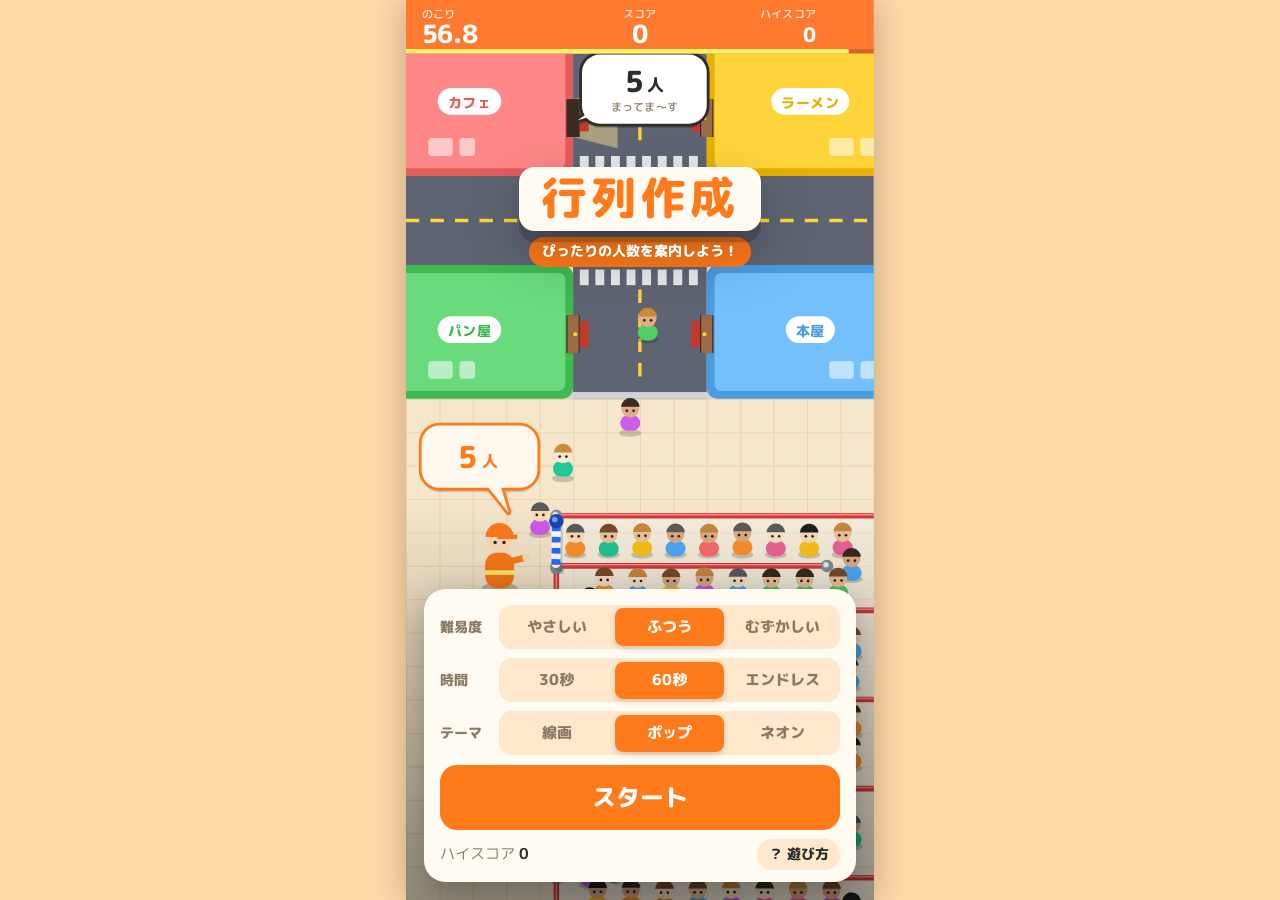
==== index.html @ 731b5d0f "feat: タイトル画面とゲームモード（難易度・時間・テーマ）を追加 - 難易度3段階（要求人数・送り出し速度・得点倍率・リール速度） - 時間 30秒/60秒/エンドレス（ライフ3） - 背景に選択" ====
<!doctype html>
<html lang="ja">
<head>
<meta charset="utf-8">
<meta name="viewport" content="width=device-width,initial-scale=1,maximum-scale=1,user-scalable=no,viewport-fit=cover">
<meta name="description" content="お店が欲しい人数ぴったりを、ゲートの開け閉めだけで案内するゲーム">
<title>行列作成</title>
<link rel="preconnect" href="https://fonts.googleapis.com">
<link rel="preconnect" href="https://fonts.gstatic.com" crossorigin>
<link href="https://fonts.googleapis.com/css2?family=M+PLUS+Rounded+1c:wght@500;800&display=swap" rel="stylesheet">
<link rel="stylesheet" href="style.css">
</head>
<body>
<div id="stage">
  <div id="game" data-theme="pop" class="in-title">
    <canvas id="cv"></canvas>

    <button id="gateBtn" type="button" aria-label="ゲートの開け閉め切り替え">
      <span class="l1">開ける</span>
      <span class="l2">開け閉め切り替え</span>
    </button>
    <button id="pauseBtn" type="button" aria-label="一時停止">
      <svg viewBox="0 0 24 24" aria-hidden="true"><rect x="6" y="5" width="4" height="14" rx="1.2"/><rect x="14" y="5" width="4" height="14" rx="1.2"/></svg>
    </button>

    <!-- タイトル -->
    <div id="title" class="overlay title">
      <div class="logo">
        <h1>行列作成</h1>
        <p>ぴったりの人数を案内しよう！</p>
      </div>
      <div class="panel menu">
        <div class="opt" data-key="diff">
          <span class="tl">難易度</span>
          <div class="seg">
            <button type="button" data-v="easy">やさしい</button>
            <button type="button" data-v="normal">ふつう</button>
            <button type="button" data-v="hard">むずかしい</button>
          </div>
        </div>
        <div class="opt" data-key="time">
          <span class="tl">時間</span>
          <div class="seg">
            <button type="button" data-v="30">30秒</button>
            <button type="button" data-v="60">60秒</button>
            <button type="button" data-v="endless">エンドレス</button>
          </div>
        </div>
        <div class="opt" data-key="theme">
          <span class="tl">テーマ</span>
          <div class="seg">
            <button type="button" data-v="simple">線画</button>
            <button type="button" data-v="pop">ポップ</button>
            <button type="button" data-v="neon">ネオン</button>
          </div>
        </div>
        <button id="startBtn" type="button" class="big">スタート</button>
        <div class="foot">
          <span class="hi">ハイスコア <b id="hiTitle">0</b></span>
          <button id="helpBtn" type="button" class="help">？ 遊び方</button>
        </div>
      </div>
    </div>

    <!-- 遊び方 -->
    <div id="help" class="overlay center hidden">
      <div class="panel">
        <h2>遊び方</h2>
        <p class="lead">お店が「○人くださ〜い」と言ったら、ゲートを開け閉めして<b>ぴったりの人数</b>を案内しよう！</p>
        <ul class="rules">
          <li>ボタン（PCはスペースキー）でゲートを開け閉め</li>
          <li>開けている間、だんだん速く人が出ていく</li>
          <li>閉めた時点で、その集団の人数が決まる</li>
          <li>店に着いたとき、ぴったりなら成功・違えばミス</li>
          <li>連続で成功するとコンボボーナス</li>
          <li>エンドレスはミス3回で終了</li>
        </ul>
        <button id="helpClose" type="button" class="big">とじる</button>
      </div>
    </div>

    <!-- 一時停止 -->
    <div id="pause" class="overlay center hidden">
      <div class="panel">
        <h2>一時停止</h2>
        <button id="resumeBtn" type="button" class="big">再開</button>
        <button id="quitBtn" type="button" class="sub">タイトルへ</button>
      </div>
    </div>

    <!-- 結果 -->
    <div id="result" class="overlay hidden">
      <div class="panel">
        <h2>しゅうりょう！</h2>
        <p id="rMode" class="mode">ふつう・60秒</p>
        <div class="score"><span id="rScore">0</span><small>点</small></div>
        <p id="rNew" class="new hidden">ハイスコア更新！</p>
        <dl class="stats">
          <div><dt>案内成功</dt><dd id="rOk">0回</dd></div>
          <div><dt>案内人数</dt><dd id="rPeople">0人</dd></div>
          <div><dt>ミス</dt><dd id="rMiss">0回</dd></div>
          <div><dt>最大コンボ</dt><dd id="rCombo">0</dd></div>
        </dl>
        <button id="retryBtn" type="button" class="big">もう一度</button>
        <button id="toTitleBtn" type="button" class="sub">タイトルへ</button>
      </div>
    </div>
  </div>
</div>
<script src="game.js"></script>
</body>
</html>
---- style.css ----
* { box-sizing: border-box; margin: 0; padding: 0; }

html, body {
  height: 100%;
  overflow: hidden;
  overscroll-behavior: none;
  touch-action: manipulation;
  -webkit-user-select: none;
  user-select: none;
  -webkit-tap-highlight-color: transparent;
  background: #ffd9a8;
  font-family: "M PLUS Rounded 1c", "Hiragino Maru Gothic ProN", "Yu Gothic UI", "Meiryo", sans-serif;
  transition: background .3s;
}

#stage {
  position: fixed;
  inset: 0;
  display: flex;
  align-items: center;
  justify-content: center;
}

#game {
  --s: 1;
  /* theme tokens (pop default) */
  --panel: #fffaf2;
  --ink: #2d2d2d;
  --sub: #8a7a66;
  --accent: #ff7a1a;
  --accentInk: #fff;
  --chip: #ffe8cc;
  position: relative;
  width: calc(420px * var(--s));
  height: calc(808px * var(--s));
  font-size: calc(16px * var(--s));
  overflow: hidden;
  box-shadow: 0 0 calc(30px * var(--s)) rgba(0,0,0,.25);
}
#game[data-theme="simple"] {
  --panel: #ffffff; --ink: #111; --sub: #777; --accent: #e5332a; --accentInk: #fff; --chip: #f1f1f1;
}
#game[data-theme="neon"] {
  --panel: #0e1230; --ink: #eaf2ff; --sub: #7c88b8; --accent: #ff4fd8; --accentInk: #fff; --chip: #1a2050;
}

#cv { position: absolute; inset: 0; width: 100%; height: 100%; display: block; }

/* ---------- gate button ---------- */
#gateBtn {
  position: absolute;
  left: calc(8px * var(--s));
  top: calc(604px * var(--s));
  width: calc(118px * var(--s));
  height: calc(112px * var(--s));
  border-radius: .8em;
  font: inherit;
  cursor: pointer;
  display: flex;
  flex-direction: column;
  align-items: center;
  justify-content: center;
  gap: .25em;
  touch-action: manipulation;
  transition: transform .06s, background .12s, box-shadow .12s;
}
#gateBtn .l1 { font-size: 1.55em; font-weight: 800; line-height: 1; }
#gateBtn .l2 { font-size: .62em; font-weight: 500; opacity: .8; }
#gateBtn:active { transform: translateY(2px) scale(.98); }
#gateBtn:disabled { opacity: .5; }

#game[data-theme="pop"] #gateBtn {
  background: #ff7a1a; color: #fff; border: none;
  box-shadow: 0 .35em 0 #c4550a, 0 .5em .8em rgba(0,0,0,.2);
}
#game[data-theme="pop"] #gateBtn.open { background: #2f6bff; box-shadow: 0 .35em 0 #1c46b8, 0 .5em .8em rgba(0,0,0,.2); }

#game[data-theme="simple"] #gateBtn {
  background: #fff; color: #111; border: 3px solid #e5332a;
}
#game[data-theme="simple"] #gateBtn.open { background: #e5332a; color: #fff; }

#game[data-theme="neon"] #gateBtn {
  background: #10142e; color: #ff9a3d; border: 2px solid #ff9a3d;
  box-shadow: 0 0 .8em rgba(255,154,61,.6), inset 0 0 .6em rgba(255,154,61,.3);
}
#game[data-theme="neon"] #gateBtn.open {
  color: #3df2ff; border-color: #3df2ff;
  box-shadow: 0 0 1.1em rgba(61,242,255,.8), inset 0 0 .8em rgba(61,242,255,.4);
}

/* ---------- overlays ---------- */
.overlay {
  position: absolute;
  inset: 0;
  display: flex;
  align-items: flex-end;
  justify-content: center;
  padding: 1em 1em 1.4em;
  background: linear-gradient(to bottom, rgba(0,0,0,0) 20%, rgba(0,0,0,.45));
}
.overlay.hidden { display: none; }
.panel {
  width: 100%;
  background: var(--panel);
  color: var(--ink);
  border-radius: 1.2em;
  padding: 1.3em 1.2em 1.1em;
  text-align: center;
  box-shadow: 0 .6em 2em rgba(0,0,0,.3);
}
#game[data-theme="neon"] .panel { border: 1px solid #3df2ff55; box-shadow: 0 0 2em rgba(61,242,255,.25); }
#game[data-theme="simple"] .panel { border: 3px solid #111; box-shadow: none; }

.panel h1 { font-size: 2.3em; font-weight: 800; color: var(--accent); letter-spacing: .08em; }
.panel h2 { font-size: 1.7em; font-weight: 800; color: var(--accent); }
.lead { margin-top: .5em; font-size: .95em; line-height: 1.55; }
.lead b { color: var(--accent); }
.rules { list-style: none; margin: .8em 0 0; font-size: .8em; color: var(--sub); line-height: 1.7; }
.rules li::before { content: "・"; }

/* ---------- title ---------- */
.overlay.title {
  flex-direction: column;
  justify-content: space-between;
  align-items: stretch;
  padding: calc(150px * var(--s)) 1em 1em;
  background: linear-gradient(to bottom, rgba(0,0,0,0) 55%, rgba(0,0,0,.4));
}
.overlay.center { align-items: center; background: rgba(0,0,0,.5); }
.logo { text-align: center; }
.logo h1 {
  display: inline-block;
  font-size: 2.5em; font-weight: 800; letter-spacing: .1em; line-height: 1.15;
  padding: .12em .5em .16em;
  border-radius: .35em;
  color: var(--accent);
  background: var(--panel);
  box-shadow: 0 .25em 0 rgba(0,0,0,.18), 0 .5em 1.2em rgba(0,0,0,.25);
}
.logo p {
  display: block; width: fit-content; margin: .45em auto 0;
  font-size: .8em; font-weight: 800;
  padding: .3em .9em; border-radius: 2em;
  background: var(--accent); color: var(--accentInk);
}
#game[data-theme="simple"] .logo h1 { border: 3px solid #111; box-shadow: none; color: #111; }
#game[data-theme="simple"] .logo h1::first-letter { color: #e5332a; }
#game[data-theme="neon"] .logo h1 {
  background: rgba(14,18,48,.85); color: #ff4fd8; border: 2px solid #ff4fd8;
  text-shadow: 0 0 .3em #ff4fd8; box-shadow: 0 0 1.2em rgba(255,79,216,.5);
}

.menu { padding: .9em .9em .7em; }
.opt { display: flex; align-items: center; gap: .5em; margin-bottom: .5em; }
.opt .tl { flex: 0 0 3.6em; text-align: left; font-size: .78em; font-weight: 800; color: var(--sub); }
.seg { flex: 1; display: flex; background: var(--chip); border-radius: .7em; padding: .2em; gap: .2em; }
.seg button {
  flex: 1; font: inherit; font-size: .85em; font-weight: 800;
  padding: .5em .2em; border: none; border-radius: .55em; cursor: pointer;
  background: transparent; color: var(--sub);
}
.seg button.on { background: var(--accent); color: var(--accentInk); box-shadow: 0 .15em .4em rgba(0,0,0,.18); }
#game[data-theme="neon"] .seg button.on { box-shadow: 0 0 .7em rgba(255,79,216,.7); }
.menu .big { margin-top: .4em; }
.foot { display: flex; justify-content: space-between; align-items: center; margin-top: .5em; }
.foot .hi { margin: 0; font-size: .82em; color: var(--sub); }
.foot .hi b { color: var(--ink); }
.help {
  font: inherit; font-size: .8em; font-weight: 800; cursor: pointer;
  padding: .35em .8em; border-radius: 2em; border: none;
  background: var(--chip); color: var(--ink);
}
.mode { margin-top: .2em; font-size: .85em; font-weight: 800; color: var(--sub); }

/* ---------- pause button ---------- */
#pauseBtn {
  position: absolute;
  right: calc(6px * var(--s));
  top: calc(7px * var(--s));
  width: calc(34px * var(--s));
  height: calc(34px * var(--s));
  border-radius: 50%;
  border: none;
  cursor: pointer;
  display: flex; align-items: center; justify-content: center;
  background: rgba(0,0,0,.18);
}
#pauseBtn svg { width: 60%; height: 60%; fill: #fff; }
#game[data-theme="simple"] #pauseBtn { background: #eee; }
#game[data-theme="simple"] #pauseBtn svg { fill: #111; }
#game[data-theme="neon"] #pauseBtn { background: #1b2140; }
#game[data-theme="neon"] #pauseBtn svg { fill: #3df2ff; }
#game.in-title #pauseBtn, #game.in-title #gateBtn { visibility: hidden; }

button.big {
  display: block; width: 100%; margin-top: 1em;
  font: inherit; font-size: 1.35em; font-weight: 800;
  padding: .6em; border: none; border-radius: .7em; cursor: pointer;
  background: var(--accent); color: var(--accentInk);
}
#game[data-theme="neon"] button.big { box-shadow: 0 0 1em rgba(255,79,216,.6); }
button.sub {
  display: block; width: 100%; margin-top: .5em;
  font: inherit; font-size: .9em; font-weight: 500;
  padding: .5em; border: none; background: transparent; color: var(--sub); cursor: pointer;
}
.hi { margin-top: .8em; font-size: .85em; color: var(--sub); }
.hi span { font-weight: 800; color: var(--ink); }
.hint { margin-top: .2em; font-size: .7em; color: var(--sub); }

.score { margin-top: .3em; font-size: 3.2em; font-weight: 800; line-height: 1.1; }
.score small { font-size: .4em; margin-left: .15em; }
.new { color: var(--accent); font-weight: 800; font-size: .95em; }
.new.hidden { display: none; }
.stats { margin-top: .8em; display: grid; grid-template-columns: 1fr 1fr; gap: .5em; }
.stats div { background: var(--chip); border-radius: .6em; padding: .5em; }
.stats dt { font-size: .72em; color: var(--sub); }
.stats dd { font-size: 1.25em; font-weight: 800; }
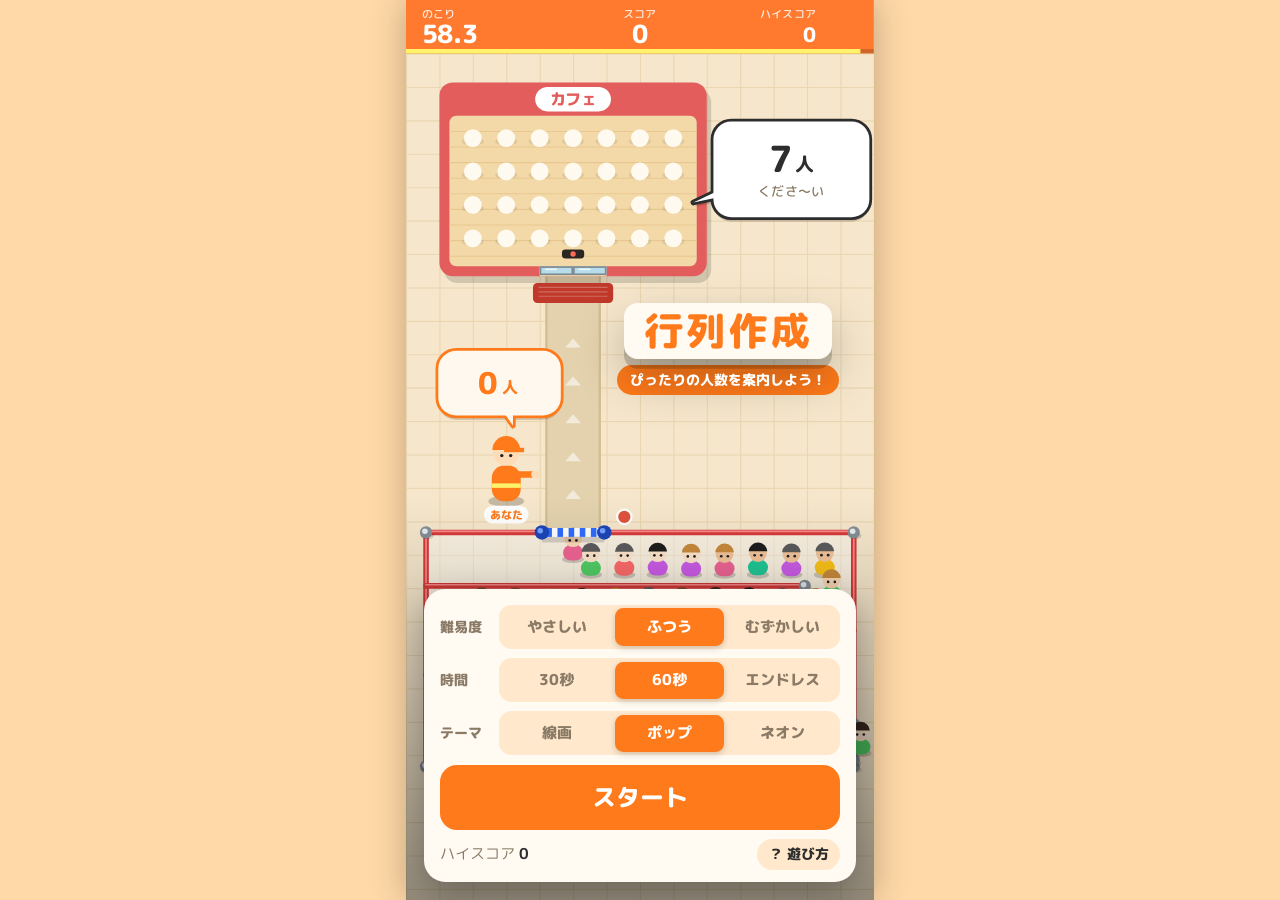
==== commit 603768d1: "fix: GitHub Pages で更新がすぐ反映されるように読み込み処理を追加 ページを開くたびにHTML・CSS・JSの更新をサーバーに確認し、 古いキャッシュが使われていれば最新版を読み込む " ====
--- a/index.html
+++ b/index.html
@@ -8,7 +8,8 @@
 <link rel="preconnect" href="https://fonts.googleapis.com">
 <link rel="preconnect" href="https://fonts.gstatic.com" crossorigin>
 <link href="https://fonts.googleapis.com/css2?family=M+PLUS+Rounded+1c:wght@500;800&display=swap" rel="stylesheet">
-<link rel="stylesheet" href="style.css">
+<!-- style.css は下の読み込み処理で入れる。読み込み終わるまで画面を隠しておく -->
+<style id="boot">#stage{visibility:hidden}</style>
 </head>
 <body>
 <div id="stage">
@@ -107,6 +108,57 @@
     </div>
   </div>
 </div>
-<script src="game.js"></script>
+<script>
+// ---- 読み込み処理 ----
+// GitHub Pages はファイルを最大10分ブラウザにキャッシュさせるため、プッシュしても古い版が出ることがある。
+// ここでは毎回サーバーに「更新があるか」を確認してから読み込むので、公開が終わればすぐ新しい版になる。
+// （更新がなければサーバーは「変更なし」と返すだけなので、通信量はほとんど増えない）
+(async () => {
+  const get = async (url, cache) => {
+    const r = await fetch(url, { cache });
+    if (!r.ok) throw new Error(`${url}: ${r.status}`);
+    return r.text();
+  };
+  const ss = {
+    get(k) { try { return sessionStorage.getItem(k); } catch { return null; } },
+    set(k, v) { try { sessionStorage.setItem(k, v); } catch { /* ignore */ } },
+    del(k) { try { sessionStorage.removeItem(k); } catch { /* ignore */ } },
+  };
+  const showPage = () => { const b = document.getElementById('boot'); if (b) b.remove(); };
+
+  // 1) このページ（HTML）自体が古いキャッシュなら、新しい版で1回だけ読み直す
+  try {
+    const cached = await get(location.href, 'force-cache');   // 今表示しているもの
+    const fresh = await get(location.href, 'no-cache');       // サーバーに確認した最新のもの（キャッシュも更新される）
+    if (cached !== fresh && !ss.get('pageReloaded')) {
+      ss.set('pageReloaded', '1');
+      location.reload();
+      return;
+    }
+  } catch { /* 確認できなければそのまま進む */ }
+  ss.del('pageReloaded');
+
+  // 2) CSS と JS も最新かどうかサーバーに確認して読み込む
+  try {
+    const [css, js] = await Promise.all([get('style.css', 'no-cache'), get('game.js', 'no-cache')]);
+    const style = document.createElement('style');
+    style.textContent = css;
+    document.head.appendChild(style);
+    showPage();
+    const script = document.createElement('script');
+    script.textContent = js + '\n//# sourceURL=game.js';
+    document.body.appendChild(script);
+  } catch {
+    // fetch が使えない環境（ファイルを直接開いた場合など）は普通に読み込む
+    const link = document.createElement('link');
+    link.rel = 'stylesheet'; link.href = 'style.css';
+    link.onload = showPage; link.onerror = showPage;
+    document.head.appendChild(link);
+    const script = document.createElement('script');
+    script.src = 'game.js';
+    document.body.appendChild(script);
+  }
+})();
+</script>
 </body>
 </html>
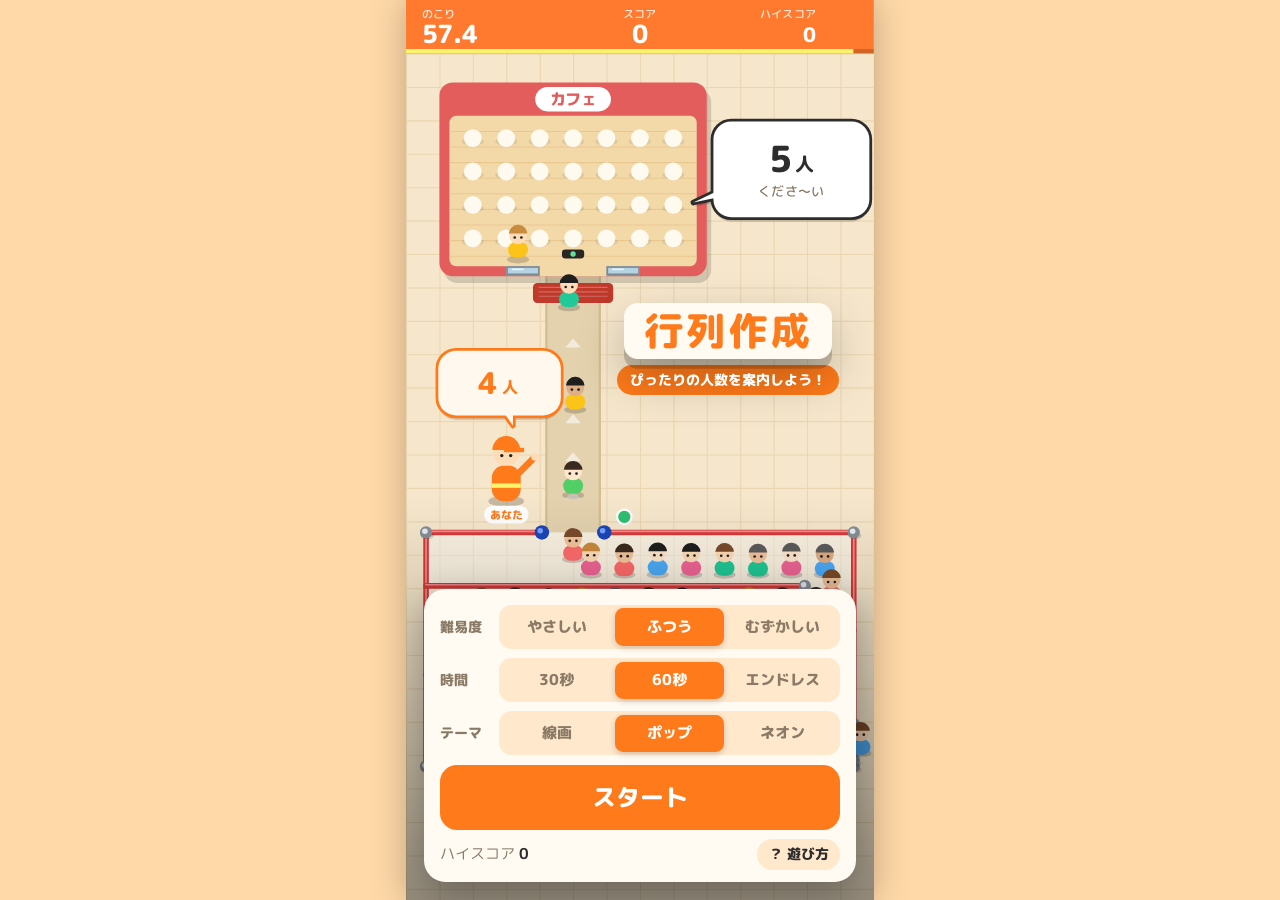
==== commit 44cbd1f4: "merge: 都築バージョンをマージ" ====
--- a/index.html
+++ b/index.html
@@ -8,8 +8,7 @@
 <link rel="preconnect" href="https://fonts.googleapis.com">
 <link rel="preconnect" href="https://fonts.gstatic.com" crossorigin>
 <link href="https://fonts.googleapis.com/css2?family=M+PLUS+Rounded+1c:wght@500;800&display=swap" rel="stylesheet">
-<!-- style.css は下の読み込み処理で入れる。読み込み終わるまで画面を隠しておく -->
-<style id="boot">#stage{visibility:hidden}</style>
+<link rel="stylesheet" href="style.css">
 </head>
 <body>
 <div id="stage">
@@ -108,57 +107,6 @@
     </div>
   </div>
 </div>
-<script>
-// ---- 読み込み処理 ----
-// GitHub Pages はファイルを最大10分ブラウザにキャッシュさせるため、プッシュしても古い版が出ることがある。
-// ここでは毎回サーバーに「更新があるか」を確認してから読み込むので、公開が終わればすぐ新しい版になる。
-// （更新がなければサーバーは「変更なし」と返すだけなので、通信量はほとんど増えない）
-(async () => {
-  const get = async (url, cache) => {
-    const r = await fetch(url, { cache });
-    if (!r.ok) throw new Error(`${url}: ${r.status}`);
-    return r.text();
-  };
-  const ss = {
-    get(k) { try { return sessionStorage.getItem(k); } catch { return null; } },
-    set(k, v) { try { sessionStorage.setItem(k, v); } catch { /* ignore */ } },
-    del(k) { try { sessionStorage.removeItem(k); } catch { /* ignore */ } },
-  };
-  const showPage = () => { const b = document.getElementById('boot'); if (b) b.remove(); };
-
-  // 1) このページ（HTML）自体が古いキャッシュなら、新しい版で1回だけ読み直す
-  try {
-    const cached = await get(location.href, 'force-cache');   // 今表示しているもの
-    const fresh = await get(location.href, 'no-cache');       // サーバーに確認した最新のもの（キャッシュも更新される）
-    if (cached !== fresh && !ss.get('pageReloaded')) {
-      ss.set('pageReloaded', '1');
-      location.reload();
-      return;
-    }
-  } catch { /* 確認できなければそのまま進む */ }
-  ss.del('pageReloaded');
-
-  // 2) CSS と JS も最新かどうかサーバーに確認して読み込む
-  try {
-    const [css, js] = await Promise.all([get('style.css', 'no-cache'), get('game.js', 'no-cache')]);
-    const style = document.createElement('style');
-    style.textContent = css;
-    document.head.appendChild(style);
-    showPage();
-    const script = document.createElement('script');
-    script.textContent = js + '\n//# sourceURL=game.js';
-    document.body.appendChild(script);
-  } catch {
-    // fetch が使えない環境（ファイルを直接開いた場合など）は普通に読み込む
-    const link = document.createElement('link');
-    link.rel = 'stylesheet'; link.href = 'style.css';
-    link.onload = showPage; link.onerror = showPage;
-    document.head.appendChild(link);
-    const script = document.createElement('script');
-    script.src = 'game.js';
-    document.body.appendChild(script);
-  }
-})();
-</script>
+<script src="game.js"></script>
 </body>
 </html>
--- a/style.css
+++ b/style.css
@@ -0,0 +1,220 @@
+* { box-sizing: border-box; margin: 0; padding: 0; }
+
+html, body {
+  height: 100%;
+  overflow: hidden;
+  overscroll-behavior: none;
+  touch-action: manipulation;
+  -webkit-user-select: none;
+  user-select: none;
+  -webkit-tap-highlight-color: transparent;
+  background: #ffd9a8;
+  font-family: "M PLUS Rounded 1c", "Hiragino Maru Gothic ProN", "Yu Gothic UI", "Meiryo", sans-serif;
+  transition: background .3s;
+}
+
+#stage {
+  position: fixed;
+  inset: 0;
+  display: flex;
+  align-items: center;
+  justify-content: center;
+}
+
+#game {
+  --s: 1;
+  /* theme tokens (pop default) */
+  --panel: #fffaf2;
+  --ink: #2d2d2d;
+  --sub: #8a7a66;
+  --accent: #ff7a1a;
+  --accentInk: #fff;
+  --chip: #ffe8cc;
+  position: relative;
+  width: calc(420px * var(--s));
+  height: calc(808px * var(--s));
+  font-size: calc(16px * var(--s));
+  overflow: hidden;
+  box-shadow: 0 0 calc(30px * var(--s)) rgba(0,0,0,.25);
+}
+#game[data-theme="simple"] {
+  --panel: #ffffff; --ink: #111; --sub: #777; --accent: #e5332a; --accentInk: #fff; --chip: #f1f1f1;
+}
+#game[data-theme="neon"] {
+  --panel: #0e1230; --ink: #eaf2ff; --sub: #7c88b8; --accent: #ff4fd8; --accentInk: #fff; --chip: #1a2050;
+}
+
+#cv { position: absolute; inset: 0; width: 100%; height: 100%; display: block; }
+
+/* ---------- gate button ---------- */
+#gateBtn {
+  position: absolute;
+  left: calc(18px * var(--s));
+  top: calc(708px * var(--s));
+  width: calc(384px * var(--s));
+  height: calc(88px * var(--s));
+  border-radius: .8em;
+  font: inherit;
+  cursor: pointer;
+  display: flex;
+  flex-direction: column;
+  align-items: center;
+  justify-content: center;
+  gap: .25em;
+  touch-action: manipulation;
+  transition: transform .06s, background .12s, box-shadow .12s;
+}
+#gateBtn .l1 { font-size: 1.55em; font-weight: 800; line-height: 1; }
+#gateBtn .l2 { font-size: .62em; font-weight: 500; opacity: .8; }
+#gateBtn:active { transform: translateY(2px) scale(.98); }
+#gateBtn:disabled { opacity: .5; }
+
+#game[data-theme="pop"] #gateBtn {
+  background: #ff7a1a; color: #fff; border: none;
+  box-shadow: 0 .35em 0 #c4550a, 0 .5em .8em rgba(0,0,0,.2);
+}
+#game[data-theme="pop"] #gateBtn.open { background: #2f6bff; box-shadow: 0 .35em 0 #1c46b8, 0 .5em .8em rgba(0,0,0,.2); }
+
+#game[data-theme="simple"] #gateBtn {
+  background: #fff; color: #111; border: 3px solid #e5332a;
+}
+#game[data-theme="simple"] #gateBtn.open { background: #e5332a; color: #fff; }
+
+#game[data-theme="neon"] #gateBtn {
+  background: #10142e; color: #ff9a3d; border: 2px solid #ff9a3d;
+  box-shadow: 0 0 .8em rgba(255,154,61,.6), inset 0 0 .6em rgba(255,154,61,.3);
+}
+#game[data-theme="neon"] #gateBtn.open {
+  color: #3df2ff; border-color: #3df2ff;
+  box-shadow: 0 0 1.1em rgba(61,242,255,.8), inset 0 0 .8em rgba(61,242,255,.4);
+}
+
+/* ---------- overlays ---------- */
+.overlay {
+  position: absolute;
+  inset: 0;
+  display: flex;
+  align-items: flex-end;
+  justify-content: center;
+  padding: 1em 1em 1.4em;
+  background: linear-gradient(to bottom, rgba(0,0,0,0) 20%, rgba(0,0,0,.45));
+}
+.overlay.hidden { display: none; }
+.panel {
+  width: 100%;
+  background: var(--panel);
+  color: var(--ink);
+  border-radius: 1.2em;
+  padding: 1.3em 1.2em 1.1em;
+  text-align: center;
+  box-shadow: 0 .6em 2em rgba(0,0,0,.3);
+}
+#game[data-theme="neon"] .panel { border: 1px solid #3df2ff55; box-shadow: 0 0 2em rgba(61,242,255,.25); }
+#game[data-theme="simple"] .panel { border: 3px solid #111; box-shadow: none; }
+
+.panel h1 { font-size: 2.3em; font-weight: 800; color: var(--accent); letter-spacing: .08em; }
+.panel h2 { font-size: 1.7em; font-weight: 800; color: var(--accent); }
+.lead { margin-top: .5em; font-size: .95em; line-height: 1.55; }
+.lead b { color: var(--accent); }
+.rules { list-style: none; margin: .8em 0 0; font-size: .8em; color: var(--sub); line-height: 1.7; }
+.rules li::before { content: "・"; }
+
+/* ---------- title ---------- */
+.overlay.title {
+  flex-direction: column;
+  justify-content: space-between;
+  align-items: stretch;
+  padding: calc(272px * var(--s)) 1em 1em;
+  background: linear-gradient(to bottom, rgba(0,0,0,0) 55%, rgba(0,0,0,.4));
+}
+.overlay.center { align-items: center; background: rgba(0,0,0,.5); }
+/* ロゴは通路の右側（何もない場所）に置いて、店・吹き出し・行列のプレビューを隠さない */
+.logo { text-align: center; align-self: flex-end; width: calc(230px * var(--s)); }
+.logo h1 {
+  display: inline-block;
+  font-size: 2.2em; font-weight: 800; letter-spacing: .08em; line-height: 1.15;
+  padding: .12em .5em .16em;
+  border-radius: .35em;
+  color: var(--accent);
+  background: var(--panel);
+  box-shadow: 0 .25em 0 rgba(0,0,0,.18), 0 .5em 1.2em rgba(0,0,0,.25);
+}
+.logo p {
+  display: block; width: fit-content; margin: .45em auto 0;
+  font-size: .8em; font-weight: 800;
+  padding: .3em .9em; border-radius: 2em;
+  background: var(--accent); color: var(--accentInk);
+}
+#game[data-theme="simple"] .logo h1 { border: 3px solid #111; box-shadow: none; color: #111; }
+#game[data-theme="simple"] .logo h1::first-letter { color: #e5332a; }
+#game[data-theme="neon"] .logo h1 {
+  background: rgba(14,18,48,.85); color: #ff4fd8; border: 2px solid #ff4fd8;
+  text-shadow: 0 0 .3em #ff4fd8; box-shadow: 0 0 1.2em rgba(255,79,216,.5);
+}
+
+.menu { padding: .9em .9em .7em; }
+.opt { display: flex; align-items: center; gap: .5em; margin-bottom: .5em; }
+.opt .tl { flex: 0 0 3.6em; text-align: left; font-size: .78em; font-weight: 800; color: var(--sub); }
+.seg { flex: 1; display: flex; background: var(--chip); border-radius: .7em; padding: .2em; gap: .2em; }
+.seg button {
+  flex: 1; font: inherit; font-size: .85em; font-weight: 800;
+  padding: .5em .2em; border: none; border-radius: .55em; cursor: pointer;
+  background: transparent; color: var(--sub);
+}
+.seg button.on { background: var(--accent); color: var(--accentInk); box-shadow: 0 .15em .4em rgba(0,0,0,.18); }
+#game[data-theme="neon"] .seg button.on { box-shadow: 0 0 .7em rgba(255,79,216,.7); }
+.menu .big { margin-top: .4em; }
+.foot { display: flex; justify-content: space-between; align-items: center; margin-top: .5em; }
+.foot .hi { margin: 0; font-size: .82em; color: var(--sub); }
+.foot .hi b { color: var(--ink); }
+.help {
+  font: inherit; font-size: .8em; font-weight: 800; cursor: pointer;
+  padding: .35em .8em; border-radius: 2em; border: none;
+  background: var(--chip); color: var(--ink);
+}
+.mode { margin-top: .2em; font-size: .85em; font-weight: 800; color: var(--sub); }
+
+/* ---------- pause button ---------- */
+#pauseBtn {
+  position: absolute;
+  right: calc(6px * var(--s));
+  top: calc(7px * var(--s));
+  width: calc(34px * var(--s));
+  height: calc(34px * var(--s));
+  border-radius: 50%;
+  border: none;
+  cursor: pointer;
+  display: flex; align-items: center; justify-content: center;
+  background: rgba(0,0,0,.18);
+}
+#pauseBtn svg { width: 60%; height: 60%; fill: #fff; }
+#game[data-theme="simple"] #pauseBtn { background: #eee; }
+#game[data-theme="simple"] #pauseBtn svg { fill: #111; }
+#game[data-theme="neon"] #pauseBtn { background: #1b2140; }
+#game[data-theme="neon"] #pauseBtn svg { fill: #3df2ff; }
+#game.in-title #pauseBtn, #game.in-title #gateBtn { visibility: hidden; }
+
+button.big {
+  display: block; width: 100%; margin-top: 1em;
+  font: inherit; font-size: 1.35em; font-weight: 800;
+  padding: .6em; border: none; border-radius: .7em; cursor: pointer;
+  background: var(--accent); color: var(--accentInk);
+}
+#game[data-theme="neon"] button.big { box-shadow: 0 0 1em rgba(255,79,216,.6); }
+button.sub {
+  display: block; width: 100%; margin-top: .5em;
+  font: inherit; font-size: .9em; font-weight: 500;
+  padding: .5em; border: none; background: transparent; color: var(--sub); cursor: pointer;
+}
+.hi { margin-top: .8em; font-size: .85em; color: var(--sub); }
+.hi span { font-weight: 800; color: var(--ink); }
+.hint { margin-top: .2em; font-size: .7em; color: var(--sub); }
+
+.score { margin-top: .3em; font-size: 3.2em; font-weight: 800; line-height: 1.1; }
+.score small { font-size: .4em; margin-left: .15em; }
+.new { color: var(--accent); font-weight: 800; font-size: .95em; }
+.new.hidden { display: none; }
+.stats { margin-top: .8em; display: grid; grid-template-columns: 1fr 1fr; gap: .5em; }
+.stats div { background: var(--chip); border-radius: .6em; padding: .5em; }
+.stats dt { font-size: .72em; color: var(--sub); }
+.stats dd { font-size: 1.25em; font-weight: 800; }
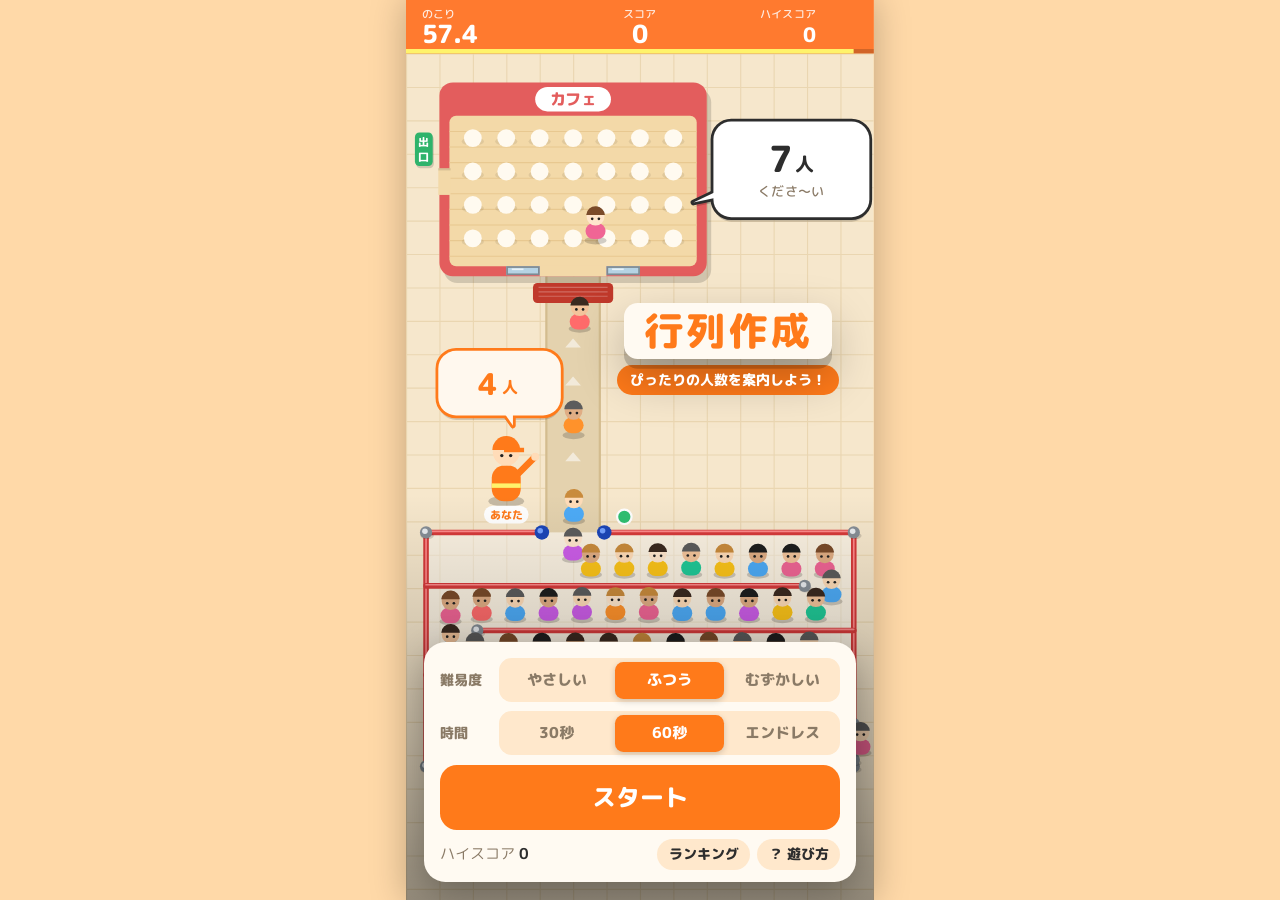
==== commit ed5e4f50: "feat: ランキング機能の実装。人が出ていくようにした" ====
--- a/index.html
+++ b/index.html
@@ -46,18 +46,13 @@
             <button type="button" data-v="endless">エンドレス</button>
           </div>
         </div>
-        <div class="opt" data-key="theme">
-          <span class="tl">テーマ</span>
-          <div class="seg">
-            <button type="button" data-v="simple">線画</button>
-            <button type="button" data-v="pop">ポップ</button>
-            <button type="button" data-v="neon">ネオン</button>
-          </div>
-        </div>
         <button id="startBtn" type="button" class="big">スタート</button>
         <div class="foot">
           <span class="hi">ハイスコア <b id="hiTitle">0</b></span>
-          <button id="helpBtn" type="button" class="help">？ 遊び方</button>
+          <span class="foot-btns">
+            <button id="rankBtn" type="button" class="help">ランキング</button>
+            <button id="helpBtn" type="button" class="help">？ 遊び方</button>
+          </span>
         </div>
       </div>
     </div>
@@ -76,6 +71,32 @@
           <li>エンドレスはミス3回で終了</li>
         </ul>
         <button id="helpClose" type="button" class="big">とじる</button>
+      </div>
+    </div>
+
+    <!-- ランキング -->
+    <div id="ranking" class="overlay center hidden">
+      <div class="panel rank-panel">
+        <h2>ランキング</h2>
+        <div class="opt-r" data-rkey="diff">
+          <span class="tl">難易度</span>
+          <div class="seg">
+            <button type="button" data-v="easy">やさしい</button>
+            <button type="button" data-v="normal">ふつう</button>
+            <button type="button" data-v="hard">むずかしい</button>
+          </div>
+        </div>
+        <div class="opt-r" data-rkey="time">
+          <span class="tl">時間</span>
+          <div class="seg">
+            <button type="button" data-v="30">30秒</button>
+            <button type="button" data-v="60">60秒</button>
+            <button type="button" data-v="endless">エンドレス</button>
+          </div>
+        </div>
+        <ol id="rankList" class="rank-list"></ol>
+        <p id="rankState" class="rank-msg"></p>
+        <button id="rankClose" type="button" class="big">とじる</button>
       </div>
     </div>
 
@@ -101,12 +122,22 @@
           <div><dt>ミス</dt><dd id="rMiss">0回</dd></div>
           <div><dt>最大コンボ</dt><dd id="rCombo">0</dd></div>
         </dl>
+        <div id="rankBox" class="rank-box hidden">
+          <form id="rankForm" class="rank-form" autocomplete="off">
+            <input id="rankName" type="text" maxlength="12" placeholder="なまえ（12文字まで）" enterkeyhint="send">
+            <button id="rankSend" type="submit">ランキングに登録</button>
+          </form>
+          <p id="rankMsg" class="rank-msg"></p>
+          <ol id="rankListResult" class="rank-list small"></ol>
+        </div>
         <button id="retryBtn" type="button" class="big">もう一度</button>
         <button id="toTitleBtn" type="button" class="sub">タイトルへ</button>
       </div>
     </div>
   </div>
 </div>
+<script src="ranking_config.js"></script>
+<script src="ranking.js"></script>
 <script src="game.js"></script>
 </body>
 </html>
--- a/style.css
+++ b/style.css
@@ -23,7 +23,7 @@
 
 #game {
   --s: 1;
-  /* theme tokens (pop default) */
+  /* 配色（ポップで固定） */
   --panel: #fffaf2;
   --ink: #2d2d2d;
   --sub: #8a7a66;
@@ -36,12 +36,6 @@
   font-size: calc(16px * var(--s));
   overflow: hidden;
   box-shadow: 0 0 calc(30px * var(--s)) rgba(0,0,0,.25);
-}
-#game[data-theme="simple"] {
-  --panel: #ffffff; --ink: #111; --sub: #777; --accent: #e5332a; --accentInk: #fff; --chip: #f1f1f1;
-}
-#game[data-theme="neon"] {
-  --panel: #0e1230; --ink: #eaf2ff; --sub: #7c88b8; --accent: #ff4fd8; --accentInk: #fff; --chip: #1a2050;
 }
 
 #cv { position: absolute; inset: 0; width: 100%; height: 100%; display: block; }
@@ -75,20 +69,6 @@
 }
 #game[data-theme="pop"] #gateBtn.open { background: #2f6bff; box-shadow: 0 .35em 0 #1c46b8, 0 .5em .8em rgba(0,0,0,.2); }
 
-#game[data-theme="simple"] #gateBtn {
-  background: #fff; color: #111; border: 3px solid #e5332a;
-}
-#game[data-theme="simple"] #gateBtn.open { background: #e5332a; color: #fff; }
-
-#game[data-theme="neon"] #gateBtn {
-  background: #10142e; color: #ff9a3d; border: 2px solid #ff9a3d;
-  box-shadow: 0 0 .8em rgba(255,154,61,.6), inset 0 0 .6em rgba(255,154,61,.3);
-}
-#game[data-theme="neon"] #gateBtn.open {
-  color: #3df2ff; border-color: #3df2ff;
-  box-shadow: 0 0 1.1em rgba(61,242,255,.8), inset 0 0 .8em rgba(61,242,255,.4);
-}
-
 /* ---------- overlays ---------- */
 .overlay {
   position: absolute;
@@ -109,8 +89,6 @@
   text-align: center;
   box-shadow: 0 .6em 2em rgba(0,0,0,.3);
 }
-#game[data-theme="neon"] .panel { border: 1px solid #3df2ff55; box-shadow: 0 0 2em rgba(61,242,255,.25); }
-#game[data-theme="simple"] .panel { border: 3px solid #111; box-shadow: none; }
 
 .panel h1 { font-size: 2.3em; font-weight: 800; color: var(--accent); letter-spacing: .08em; }
 .panel h2 { font-size: 1.7em; font-weight: 800; color: var(--accent); }
@@ -145,16 +123,10 @@
   padding: .3em .9em; border-radius: 2em;
   background: var(--accent); color: var(--accentInk);
 }
-#game[data-theme="simple"] .logo h1 { border: 3px solid #111; box-shadow: none; color: #111; }
-#game[data-theme="simple"] .logo h1::first-letter { color: #e5332a; }
-#game[data-theme="neon"] .logo h1 {
-  background: rgba(14,18,48,.85); color: #ff4fd8; border: 2px solid #ff4fd8;
-  text-shadow: 0 0 .3em #ff4fd8; box-shadow: 0 0 1.2em rgba(255,79,216,.5);
-}
 
 .menu { padding: .9em .9em .7em; }
-.opt { display: flex; align-items: center; gap: .5em; margin-bottom: .5em; }
-.opt .tl { flex: 0 0 3.6em; text-align: left; font-size: .78em; font-weight: 800; color: var(--sub); }
+.opt, .opt-r { display: flex; align-items: center; gap: .5em; margin-bottom: .5em; }
+.opt .tl, .opt-r .tl { flex: 0 0 3.6em; text-align: left; font-size: .78em; font-weight: 800; color: var(--sub); }
 .seg { flex: 1; display: flex; background: var(--chip); border-radius: .7em; padding: .2em; gap: .2em; }
 .seg button {
   flex: 1; font: inherit; font-size: .85em; font-weight: 800;
@@ -162,7 +134,7 @@
   background: transparent; color: var(--sub);
 }
 .seg button.on { background: var(--accent); color: var(--accentInk); box-shadow: 0 .15em .4em rgba(0,0,0,.18); }
-#game[data-theme="neon"] .seg button.on { box-shadow: 0 0 .7em rgba(255,79,216,.7); }
+
 .menu .big { margin-top: .4em; }
 .foot { display: flex; justify-content: space-between; align-items: center; margin-top: .5em; }
 .foot .hi { margin: 0; font-size: .82em; color: var(--sub); }
@@ -188,10 +160,7 @@
   background: rgba(0,0,0,.18);
 }
 #pauseBtn svg { width: 60%; height: 60%; fill: #fff; }
-#game[data-theme="simple"] #pauseBtn { background: #eee; }
-#game[data-theme="simple"] #pauseBtn svg { fill: #111; }
-#game[data-theme="neon"] #pauseBtn { background: #1b2140; }
-#game[data-theme="neon"] #pauseBtn svg { fill: #3df2ff; }
+
 #game.in-title #pauseBtn, #game.in-title #gateBtn { visibility: hidden; }
 
 button.big {
@@ -200,7 +169,7 @@
   padding: .6em; border: none; border-radius: .7em; cursor: pointer;
   background: var(--accent); color: var(--accentInk);
 }
-#game[data-theme="neon"] button.big { box-shadow: 0 0 1em rgba(255,79,216,.6); }
+
 button.sub {
   display: block; width: 100%; margin-top: .5em;
   font: inherit; font-size: .9em; font-weight: 500;
@@ -218,3 +187,52 @@
 .stats div { background: var(--chip); border-radius: .6em; padding: .5em; }
 .stats dt { font-size: .72em; color: var(--sub); }
 .stats dd { font-size: 1.25em; font-weight: 800; }
+
+/* ---------- ranking ---------- */
+.foot-btns { display: flex; gap: .4em; }
+.panel { max-height: 100%; overflow-y: auto; }
+.rank-panel h2 { margin-bottom: .5em; }
+.rank-list {
+  list-style: none; margin: .6em 0 0; text-align: left;
+  background: var(--chip); border-radius: .8em; padding: .3em .5em;
+}
+.rank-list:empty { display: none; }
+.rank-list li {
+  display: flex; align-items: center; gap: .6em;
+  padding: .38em .3em; font-size: .92em;
+  border-bottom: 1px dashed rgba(0,0,0,.1);
+}
+.rank-list li:last-child { border-bottom: none; }
+.rank-list .no {
+  flex: 0 0 1.8em; height: 1.8em; border-radius: 50%;
+  display: flex; align-items: center; justify-content: center;
+  font-weight: 800; font-size: .85em; background: #fff; color: var(--sub);
+}
+.rank-list li:nth-child(1) .no { background: #ffc93c; color: #7a4b00; }
+.rank-list li:nth-child(2) .no { background: #d9dee6; color: #4a5260; }
+.rank-list li:nth-child(3) .no { background: #f0b07a; color: #6b3a12; }
+.rank-list .nm { flex: 1; min-width: 0; font-weight: 800; overflow: hidden; text-overflow: ellipsis; white-space: nowrap; }
+.rank-list .sc { font-weight: 800; color: var(--accent); }
+.rank-list .sc::after { content: "点"; font-size: .7em; margin-left: .1em; color: var(--sub); }
+.rank-list li.me { background: #fff36b; border-radius: .5em; border-bottom-color: transparent; }
+.rank-list.small li { padding: .25em .3em; font-size: .82em; }
+.rank-msg { margin-top: .5em; font-size: .8em; font-weight: 800; color: var(--sub); min-height: 1.2em; }
+.rank-msg:empty { display: none; }
+
+.rank-box { margin-top: .8em; }
+.rank-box.hidden, .rank-form.hidden { display: none; }
+.rank-form { display: flex; gap: .4em; }
+.rank-form input {
+  flex: 1; min-width: 0;
+  font: inherit; font-size: .95em; font-weight: 800;
+  padding: .55em .7em; border-radius: .6em;
+  border: 2px solid var(--chip); background: #fff; color: var(--ink);
+  -webkit-user-select: text; user-select: text;
+}
+.rank-form input:focus { outline: none; border-color: var(--accent); }
+.rank-form button {
+  flex: 0 0 auto; font: inherit; font-size: .85em; font-weight: 800; cursor: pointer;
+  padding: .55em .8em; border: none; border-radius: .6em;
+  background: #2f6bff; color: #fff; box-shadow: 0 .2em 0 #1c46b8;
+}
+.rank-form button:disabled { opacity: .5; cursor: default; }
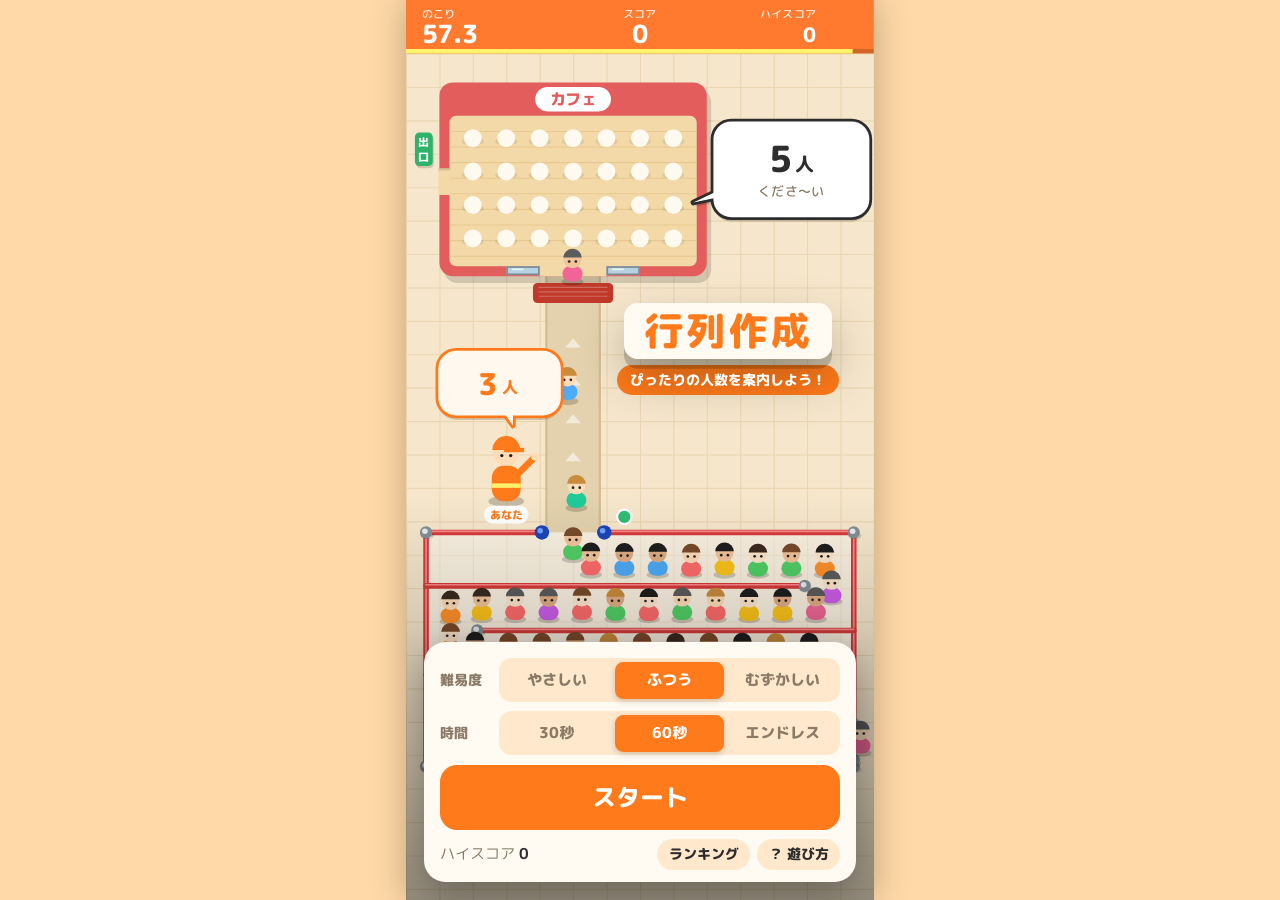
==== commit 0ca5aae1: "feat: ランキングの鯖を実装" ====
--- a/index.html
+++ b/index.html
@@ -136,7 +136,6 @@
     </div>
   </div>
 </div>
-<script src="ranking_config.js"></script>
 <script src="ranking.js"></script>
 <script src="game.js"></script>
 </body>
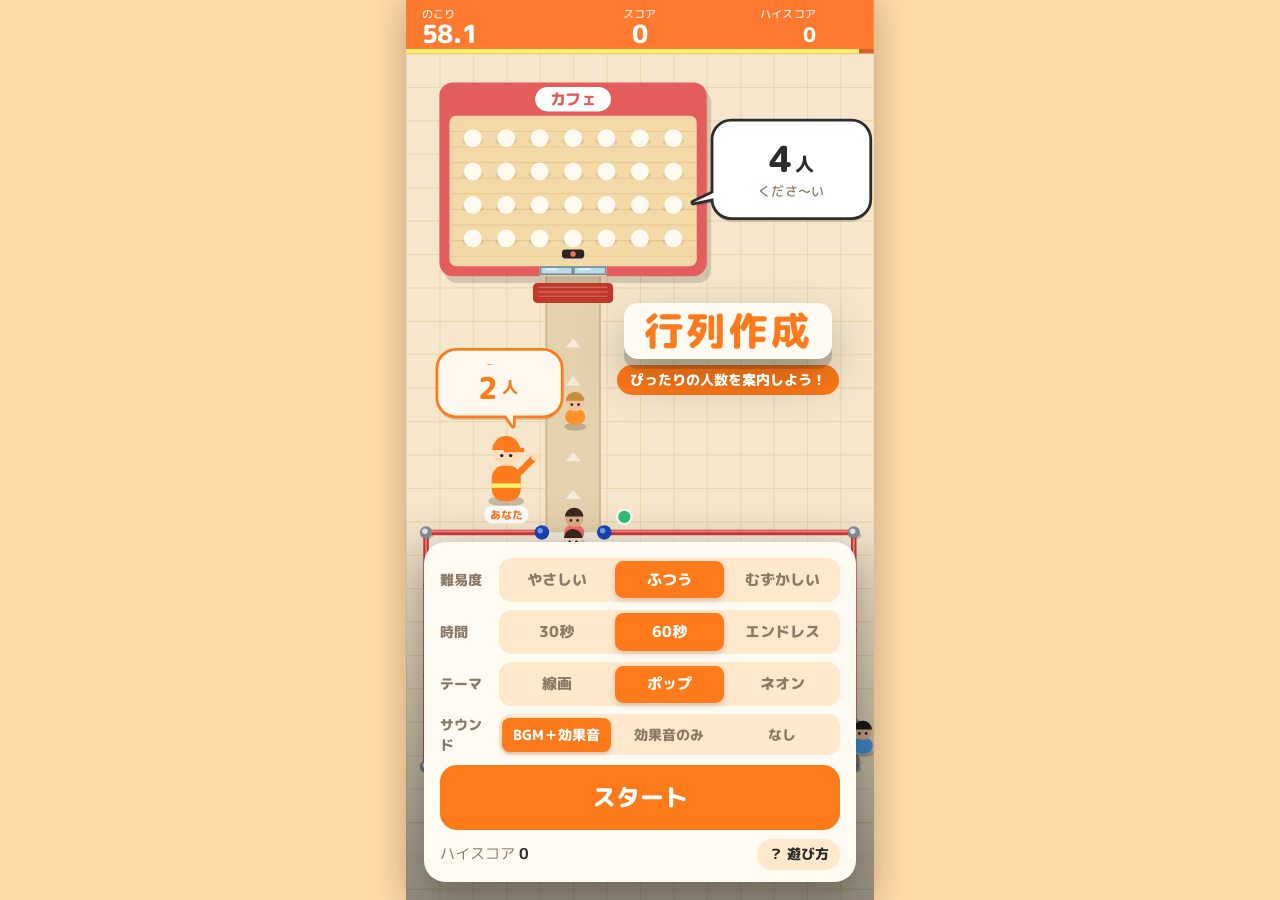
==== commit 212e237b: "feat: 効果音とBGMを追加 - Web Audio API で効果音・BGMをその場で合成（音声ファイルなし） - ゲート開閉・送り出し・注文・成功/ミス・カウントダウン・残り10秒・終了・結果" ====
--- a/index.html
+++ b/index.html
@@ -8,7 +8,8 @@
 <link rel="preconnect" href="https://fonts.googleapis.com">
 <link rel="preconnect" href="https://fonts.gstatic.com" crossorigin>
 <link href="https://fonts.googleapis.com/css2?family=M+PLUS+Rounded+1c:wght@500;800&display=swap" rel="stylesheet">
-<link rel="stylesheet" href="style.css">
+<!-- style.css は下の読み込み処理で入れる。読み込み終わるまで画面を隠しておく -->
+<style id="boot">#stage{visibility:hidden}</style>
 </head>
 <body>
 <div id="stage">
@@ -46,13 +47,26 @@
             <button type="button" data-v="endless">エンドレス</button>
           </div>
         </div>
+        <div class="opt" data-key="theme">
+          <span class="tl">テーマ</span>
+          <div class="seg">
+            <button type="button" data-v="simple">線画</button>
+            <button type="button" data-v="pop">ポップ</button>
+            <button type="button" data-v="neon">ネオン</button>
+          </div>
+        </div>
+        <div class="opt" data-key="sound">
+          <span class="tl">サウンド</span>
+          <div class="seg">
+            <button type="button" data-v="all">BGM＋効果音</button>
+            <button type="button" data-v="se">効果音のみ</button>
+            <button type="button" data-v="off">なし</button>
+          </div>
+        </div>
         <button id="startBtn" type="button" class="big">スタート</button>
         <div class="foot">
           <span class="hi">ハイスコア <b id="hiTitle">0</b></span>
-          <span class="foot-btns">
-            <button id="rankBtn" type="button" class="help">ランキング</button>
-            <button id="helpBtn" type="button" class="help">？ 遊び方</button>
-          </span>
+          <button id="helpBtn" type="button" class="help">？ 遊び方</button>
         </div>
       </div>
     </div>
@@ -71,32 +85,6 @@
           <li>エンドレスはミス3回で終了</li>
         </ul>
         <button id="helpClose" type="button" class="big">とじる</button>
-      </div>
-    </div>
-
-    <!-- ランキング -->
-    <div id="ranking" class="overlay center hidden">
-      <div class="panel rank-panel">
-        <h2>ランキング</h2>
-        <div class="opt-r" data-rkey="diff">
-          <span class="tl">難易度</span>
-          <div class="seg">
-            <button type="button" data-v="easy">やさしい</button>
-            <button type="button" data-v="normal">ふつう</button>
-            <button type="button" data-v="hard">むずかしい</button>
-          </div>
-        </div>
-        <div class="opt-r" data-rkey="time">
-          <span class="tl">時間</span>
-          <div class="seg">
-            <button type="button" data-v="30">30秒</button>
-            <button type="button" data-v="60">60秒</button>
-            <button type="button" data-v="endless">エンドレス</button>
-          </div>
-        </div>
-        <ol id="rankList" class="rank-list"></ol>
-        <p id="rankState" class="rank-msg"></p>
-        <button id="rankClose" type="button" class="big">とじる</button>
       </div>
     </div>
 
@@ -122,21 +110,68 @@
           <div><dt>ミス</dt><dd id="rMiss">0回</dd></div>
           <div><dt>最大コンボ</dt><dd id="rCombo">0</dd></div>
         </dl>
-        <div id="rankBox" class="rank-box hidden">
-          <form id="rankForm" class="rank-form" autocomplete="off">
-            <input id="rankName" type="text" maxlength="12" placeholder="なまえ（12文字まで）" enterkeyhint="send">
-            <button id="rankSend" type="submit">ランキングに登録</button>
-          </form>
-          <p id="rankMsg" class="rank-msg"></p>
-          <ol id="rankListResult" class="rank-list small"></ol>
-        </div>
         <button id="retryBtn" type="button" class="big">もう一度</button>
         <button id="toTitleBtn" type="button" class="sub">タイトルへ</button>
       </div>
     </div>
   </div>
 </div>
-<script src="ranking.js"></script>
-<script src="game.js"></script>
+<script>
+// ---- 読み込み処理 ----
+// GitHub Pages はファイルを最大10分ブラウザにキャッシュさせるため、プッシュしても古い版が出ることがある。
+// ここでは毎回サーバーに「更新があるか」を確認してから読み込むので、公開が終わればすぐ新しい版になる。
+// （更新がなければサーバーは「変更なし」と返すだけなので、通信量はほとんど増えない）
+(async () => {
+  const get = async (url, cache) => {
+    const r = await fetch(url, { cache });
+    if (!r.ok) throw new Error(`${url}: ${r.status}`);
+    return r.text();
+  };
+  const ss = {
+    get(k) { try { return sessionStorage.getItem(k); } catch { return null; } },
+    set(k, v) { try { sessionStorage.setItem(k, v); } catch { /* ignore */ } },
+    del(k) { try { sessionStorage.removeItem(k); } catch { /* ignore */ } },
+  };
+  const showPage = () => { const b = document.getElementById('boot'); if (b) b.remove(); };
+
+  // 1) このページ（HTML）自体が古いキャッシュなら、新しい版で1回だけ読み直す
+  try {
+    const cached = await get(location.href, 'force-cache');   // 今表示しているもの
+    const fresh = await get(location.href, 'no-cache');       // サーバーに確認した最新のもの（キャッシュも更新される）
+    if (cached !== fresh && !ss.get('pageReloaded')) {
+      ss.set('pageReloaded', '1');
+      location.reload();
+      return;
+    }
+  } catch { /* 確認できなければそのまま進む */ }
+  ss.del('pageReloaded');
+
+  // 2) CSS と JS も最新かどうかサーバーに確認して読み込む
+  try {
+    const JS = ['sound.js', 'game.js'];   // この順に実行する
+    const [css, ...codes] = await Promise.all([get('style.css', 'no-cache'), ...JS.map(f => get(f, 'no-cache'))]);
+    const style = document.createElement('style');
+    style.textContent = css;
+    document.head.appendChild(style);
+    showPage();
+    codes.forEach((code, i) => {
+      const script = document.createElement('script');
+      script.textContent = code + `\n//# sourceURL=${JS[i]}`;
+      document.body.appendChild(script);
+    });
+  } catch {
+    // fetch が使えない環境（ファイルを直接開いた場合など）は普通に読み込む
+    const link = document.createElement('link');
+    link.rel = 'stylesheet'; link.href = 'style.css';
+    link.onload = showPage; link.onerror = showPage;
+    document.head.appendChild(link);
+    for (const f of ['sound.js', 'game.js']) {
+      const script = document.createElement('script');
+      script.src = f; script.async = false;   // 順番どおりに実行
+      document.body.appendChild(script);
+    }
+  }
+})();
+</script>
 </body>
 </html>
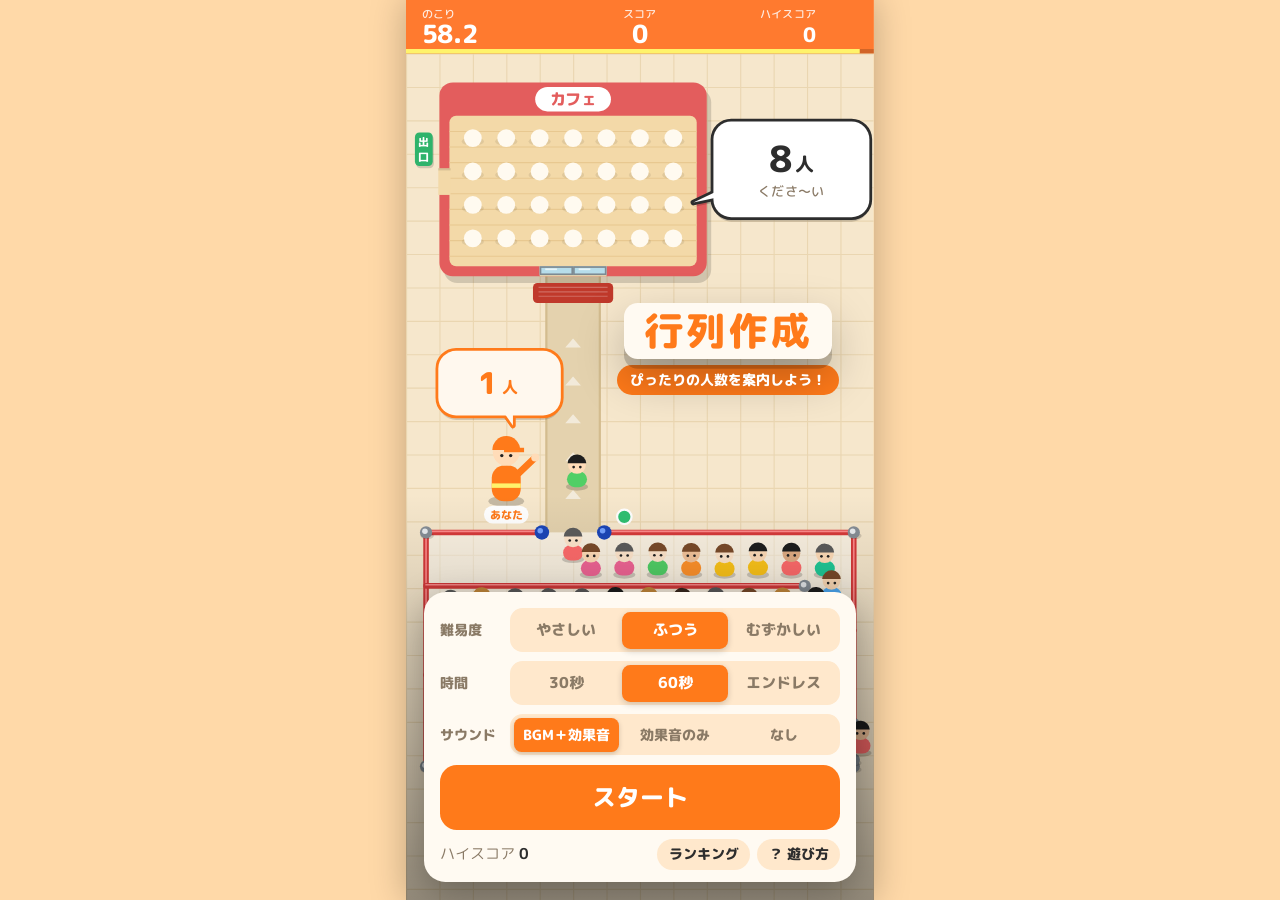
==== commit 3bdf8363: "merge: masayuki（サウンド・更新反映の読み込み処理）を main にマージ main のランキング機能・テーマ固定・帰る人の演出をそのまま残し、 masayuki の次の変更を載せ直して" ====
--- a/index.html
+++ b/index.html
@@ -47,14 +47,6 @@
             <button type="button" data-v="endless">エンドレス</button>
           </div>
         </div>
-        <div class="opt" data-key="theme">
-          <span class="tl">テーマ</span>
-          <div class="seg">
-            <button type="button" data-v="simple">線画</button>
-            <button type="button" data-v="pop">ポップ</button>
-            <button type="button" data-v="neon">ネオン</button>
-          </div>
-        </div>
         <div class="opt" data-key="sound">
           <span class="tl">サウンド</span>
           <div class="seg">
@@ -66,7 +58,10 @@
         <button id="startBtn" type="button" class="big">スタート</button>
         <div class="foot">
           <span class="hi">ハイスコア <b id="hiTitle">0</b></span>
-          <button id="helpBtn" type="button" class="help">？ 遊び方</button>
+          <span class="foot-btns">
+            <button id="rankBtn" type="button" class="help">ランキング</button>
+            <button id="helpBtn" type="button" class="help">？ 遊び方</button>
+          </span>
         </div>
       </div>
     </div>
@@ -88,6 +83,32 @@
       </div>
     </div>
 
+    <!-- ランキング -->
+    <div id="ranking" class="overlay center hidden">
+      <div class="panel rank-panel">
+        <h2>ランキング</h2>
+        <div class="opt-r" data-rkey="diff">
+          <span class="tl">難易度</span>
+          <div class="seg">
+            <button type="button" data-v="easy">やさしい</button>
+            <button type="button" data-v="normal">ふつう</button>
+            <button type="button" data-v="hard">むずかしい</button>
+          </div>
+        </div>
+        <div class="opt-r" data-rkey="time">
+          <span class="tl">時間</span>
+          <div class="seg">
+            <button type="button" data-v="30">30秒</button>
+            <button type="button" data-v="60">60秒</button>
+            <button type="button" data-v="endless">エンドレス</button>
+          </div>
+        </div>
+        <ol id="rankList" class="rank-list"></ol>
+        <p id="rankState" class="rank-msg"></p>
+        <button id="rankClose" type="button" class="big">とじる</button>
+      </div>
+    </div>
+
     <!-- 一時停止 -->
     <div id="pause" class="overlay center hidden">
       <div class="panel">
@@ -110,6 +131,14 @@
           <div><dt>ミス</dt><dd id="rMiss">0回</dd></div>
           <div><dt>最大コンボ</dt><dd id="rCombo">0</dd></div>
         </dl>
+        <div id="rankBox" class="rank-box hidden">
+          <form id="rankForm" class="rank-form" autocomplete="off">
+            <input id="rankName" type="text" maxlength="12" placeholder="なまえ（12文字まで）" enterkeyhint="send">
+            <button id="rankSend" type="submit">ランキングに登録</button>
+          </form>
+          <p id="rankMsg" class="rank-msg"></p>
+          <ol id="rankListResult" class="rank-list small"></ol>
+        </div>
         <button id="retryBtn" type="button" class="big">もう一度</button>
         <button id="toTitleBtn" type="button" class="sub">タイトルへ</button>
       </div>
@@ -122,6 +151,7 @@
 // ここでは毎回サーバーに「更新があるか」を確認してから読み込むので、公開が終わればすぐ新しい版になる。
 // （更新がなければサーバーは「変更なし」と返すだけなので、通信量はほとんど増えない）
 (async () => {
+  const JS = ['ranking.js', 'sound.js', 'game.js'];   // この順に実行する
   const get = async (url, cache) => {
     const r = await fetch(url, { cache });
     if (!r.ok) throw new Error(`${url}: ${r.status}`);
@@ -148,7 +178,6 @@
 
   // 2) CSS と JS も最新かどうかサーバーに確認して読み込む
   try {
-    const JS = ['sound.js', 'game.js'];   // この順に実行する
     const [css, ...codes] = await Promise.all([get('style.css', 'no-cache'), ...JS.map(f => get(f, 'no-cache'))]);
     const style = document.createElement('style');
     style.textContent = css;
@@ -165,7 +194,7 @@
     link.rel = 'stylesheet'; link.href = 'style.css';
     link.onload = showPage; link.onerror = showPage;
     document.head.appendChild(link);
-    for (const f of ['sound.js', 'game.js']) {
+    for (const f of JS) {
       const script = document.createElement('script');
       script.src = f; script.async = false;   // 順番どおりに実行
       document.body.appendChild(script);
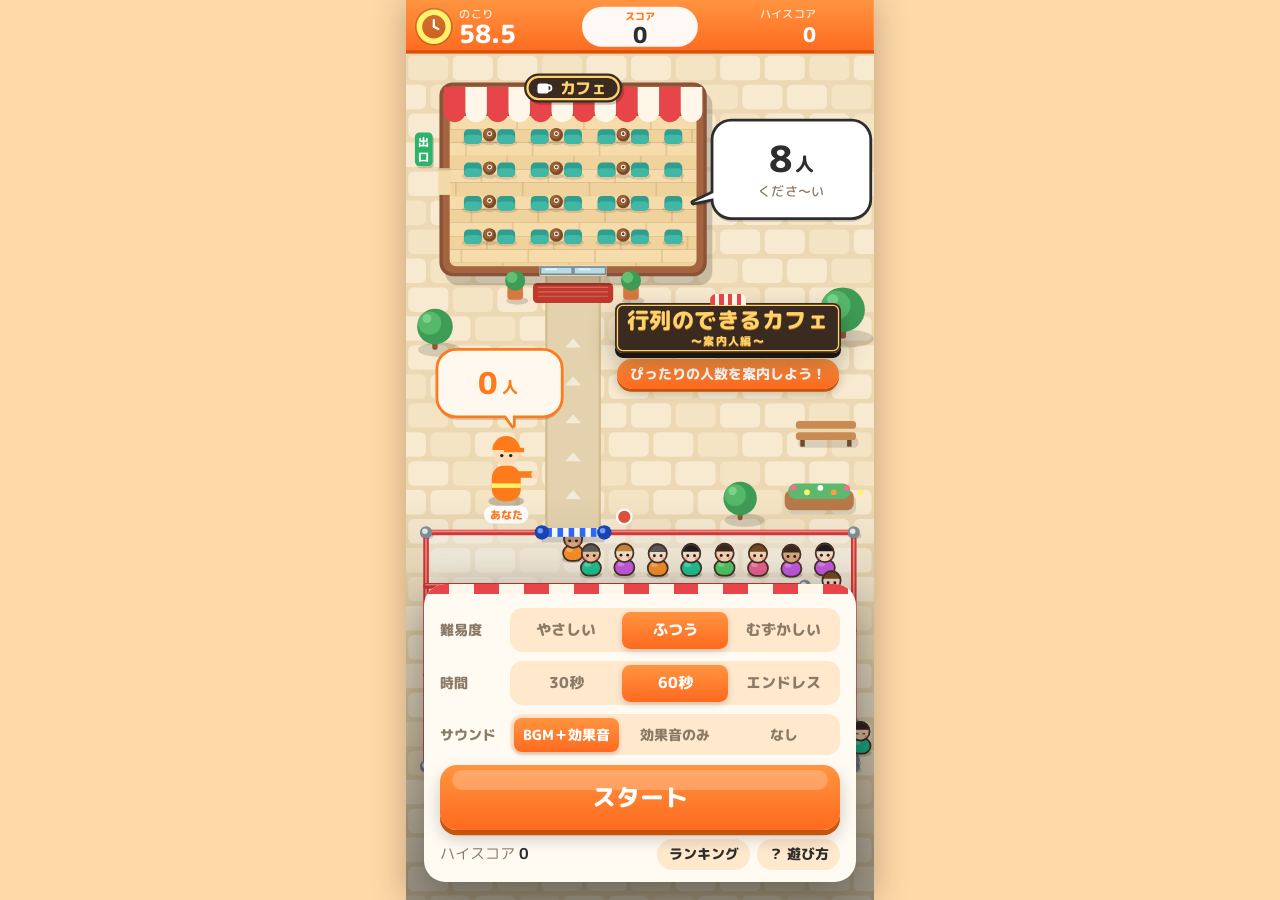
==== commit d3836626: "feat: ゲーム名を「行列のできるカフェ 〜案内人編〜」に変更 タイトル画面のロゴを2段にし、README とサーバーのメッセージにも反映  Co-Authored-By: Claude Opus " ====
--- a/index.html
+++ b/index.html
@@ -4,7 +4,7 @@
 <meta charset="utf-8">
 <meta name="viewport" content="width=device-width,initial-scale=1,maximum-scale=1,user-scalable=no,viewport-fit=cover">
 <meta name="description" content="お店が欲しい人数ぴったりを、ゲートの開け閉めだけで案内するゲーム">
-<title>行列作成</title>
+<title>行列のできるカフェ 〜案内人編〜</title>
 <link rel="preconnect" href="https://fonts.googleapis.com">
 <link rel="preconnect" href="https://fonts.gstatic.com" crossorigin>
 <link href="https://fonts.googleapis.com/css2?family=M+PLUS+Rounded+1c:wght@500;800&display=swap" rel="stylesheet">
@@ -27,7 +27,7 @@
     <!-- タイトル -->
     <div id="title" class="overlay title">
       <div class="logo">
-        <h1>行列作成</h1>
+        <h1>行列のできるカフェ<small>〜案内人編〜</small></h1>
         <p>ぴったりの人数を案内しよう！</p>
       </div>
       <div class="panel menu">
